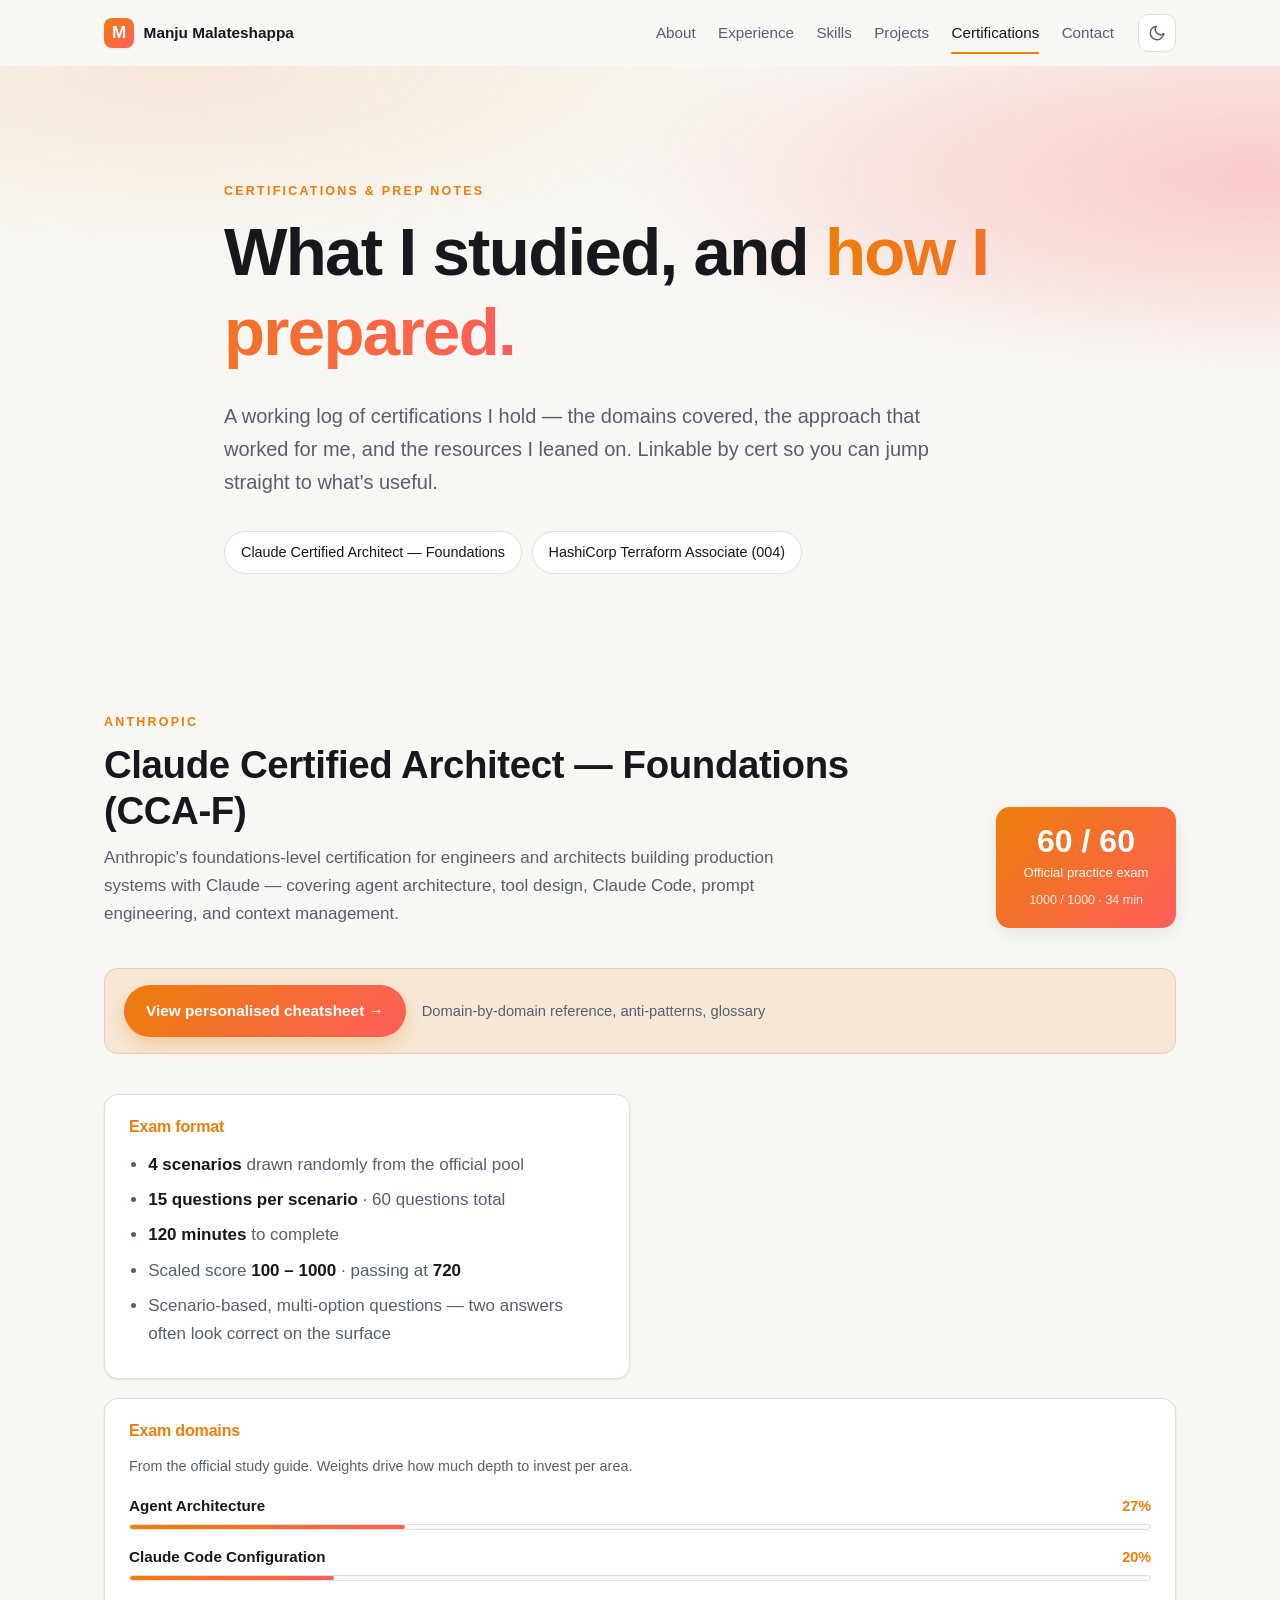
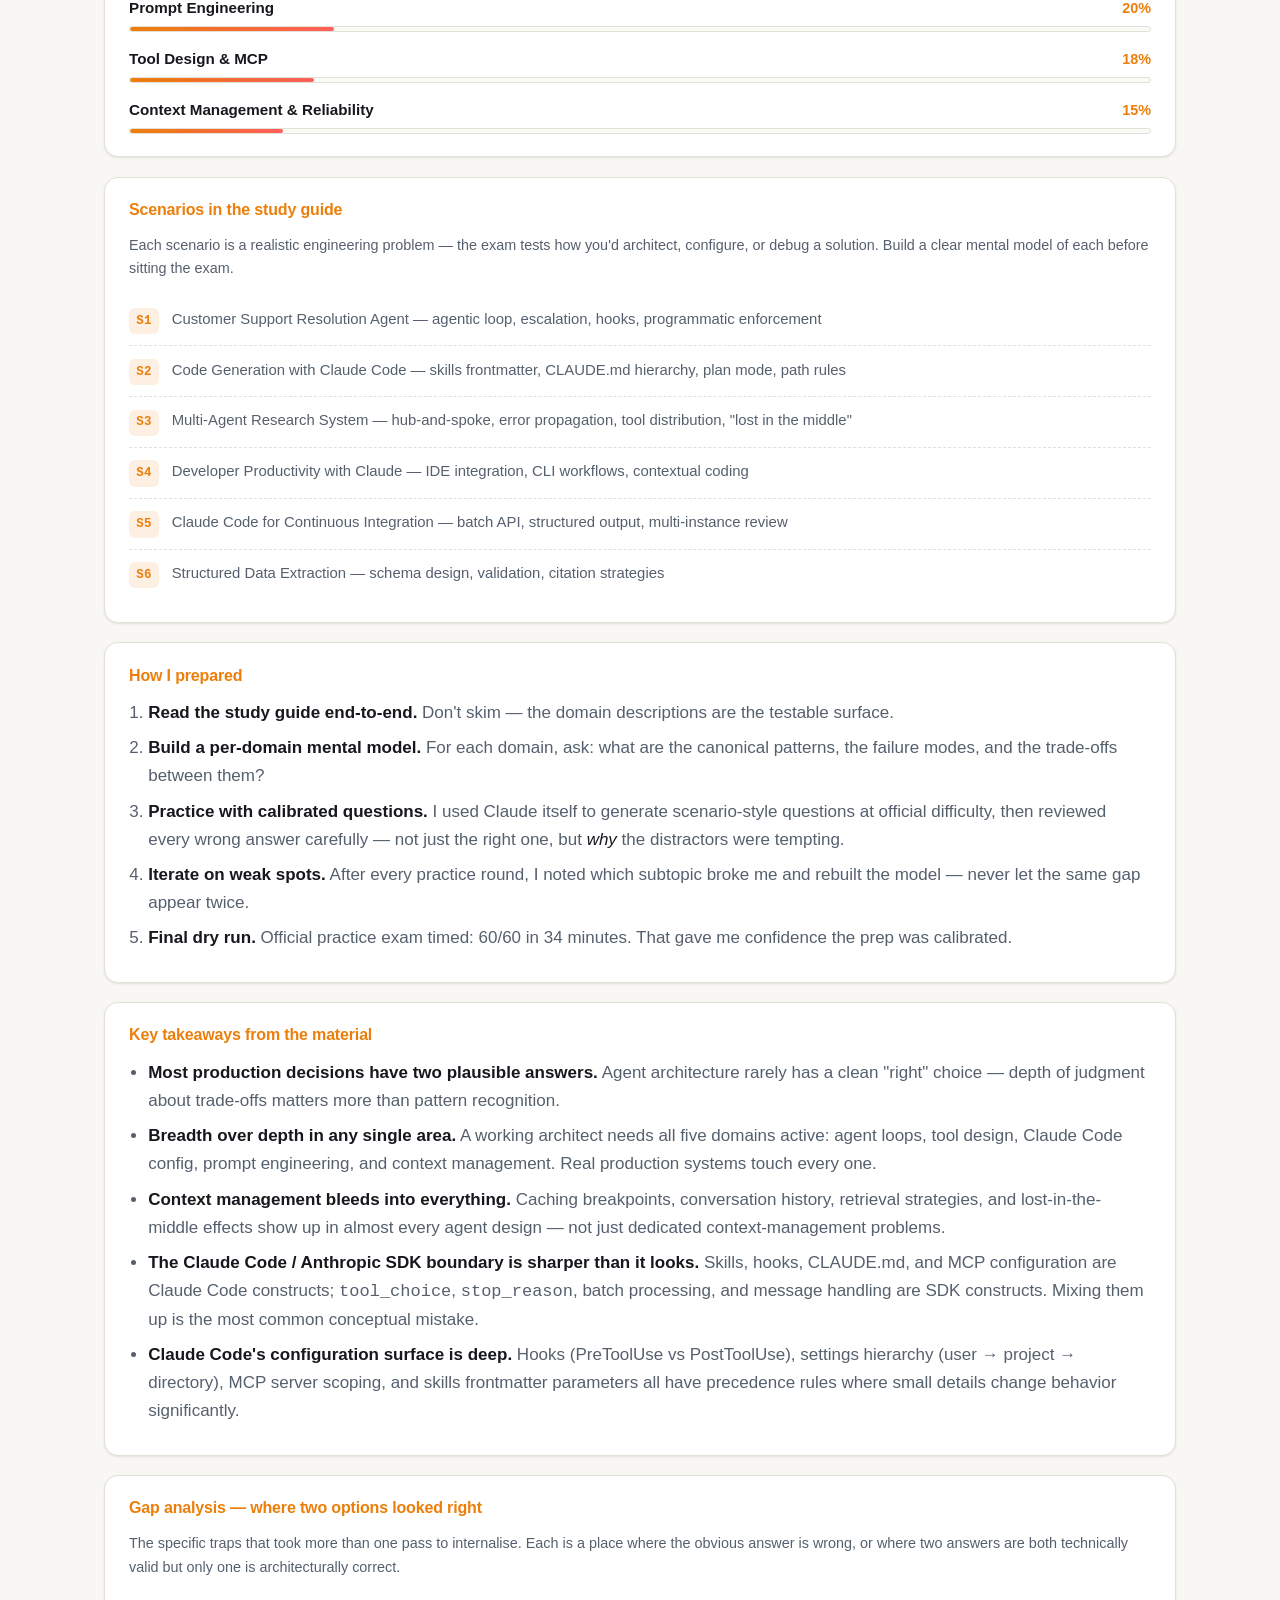
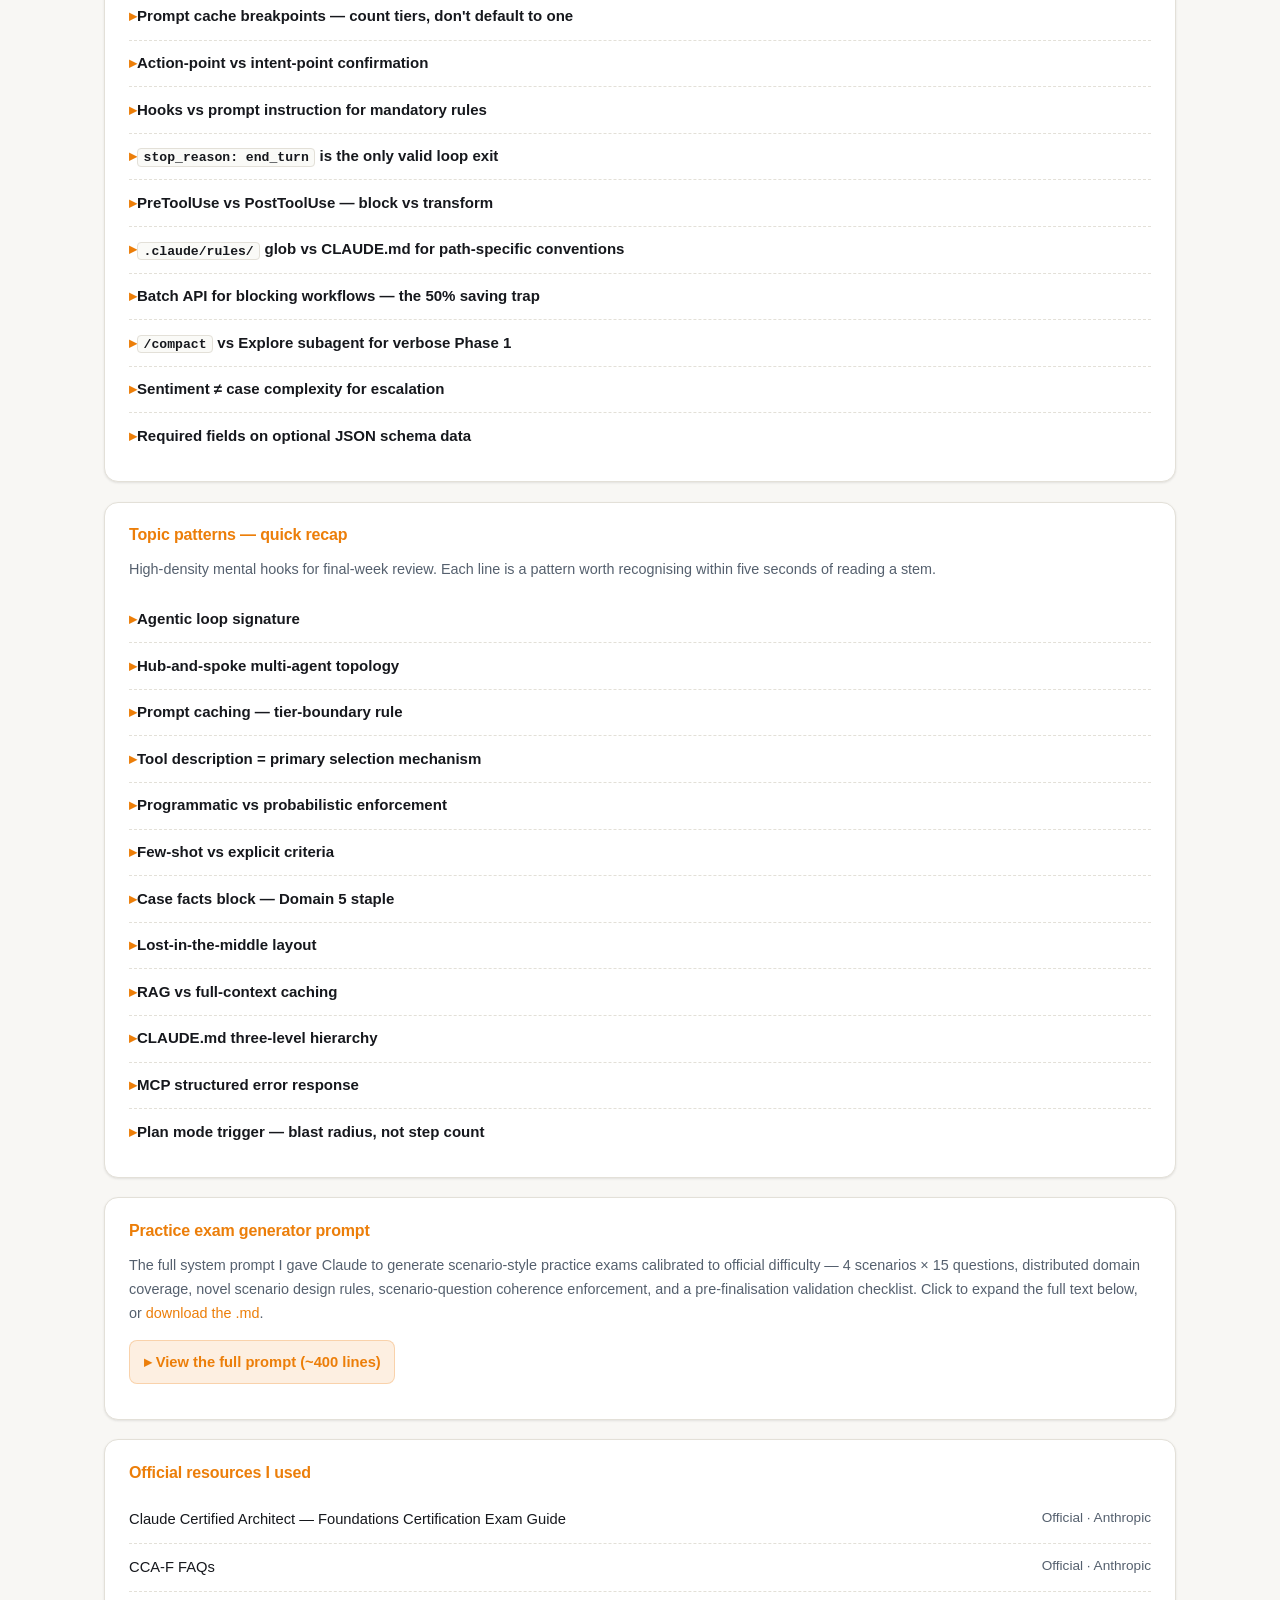
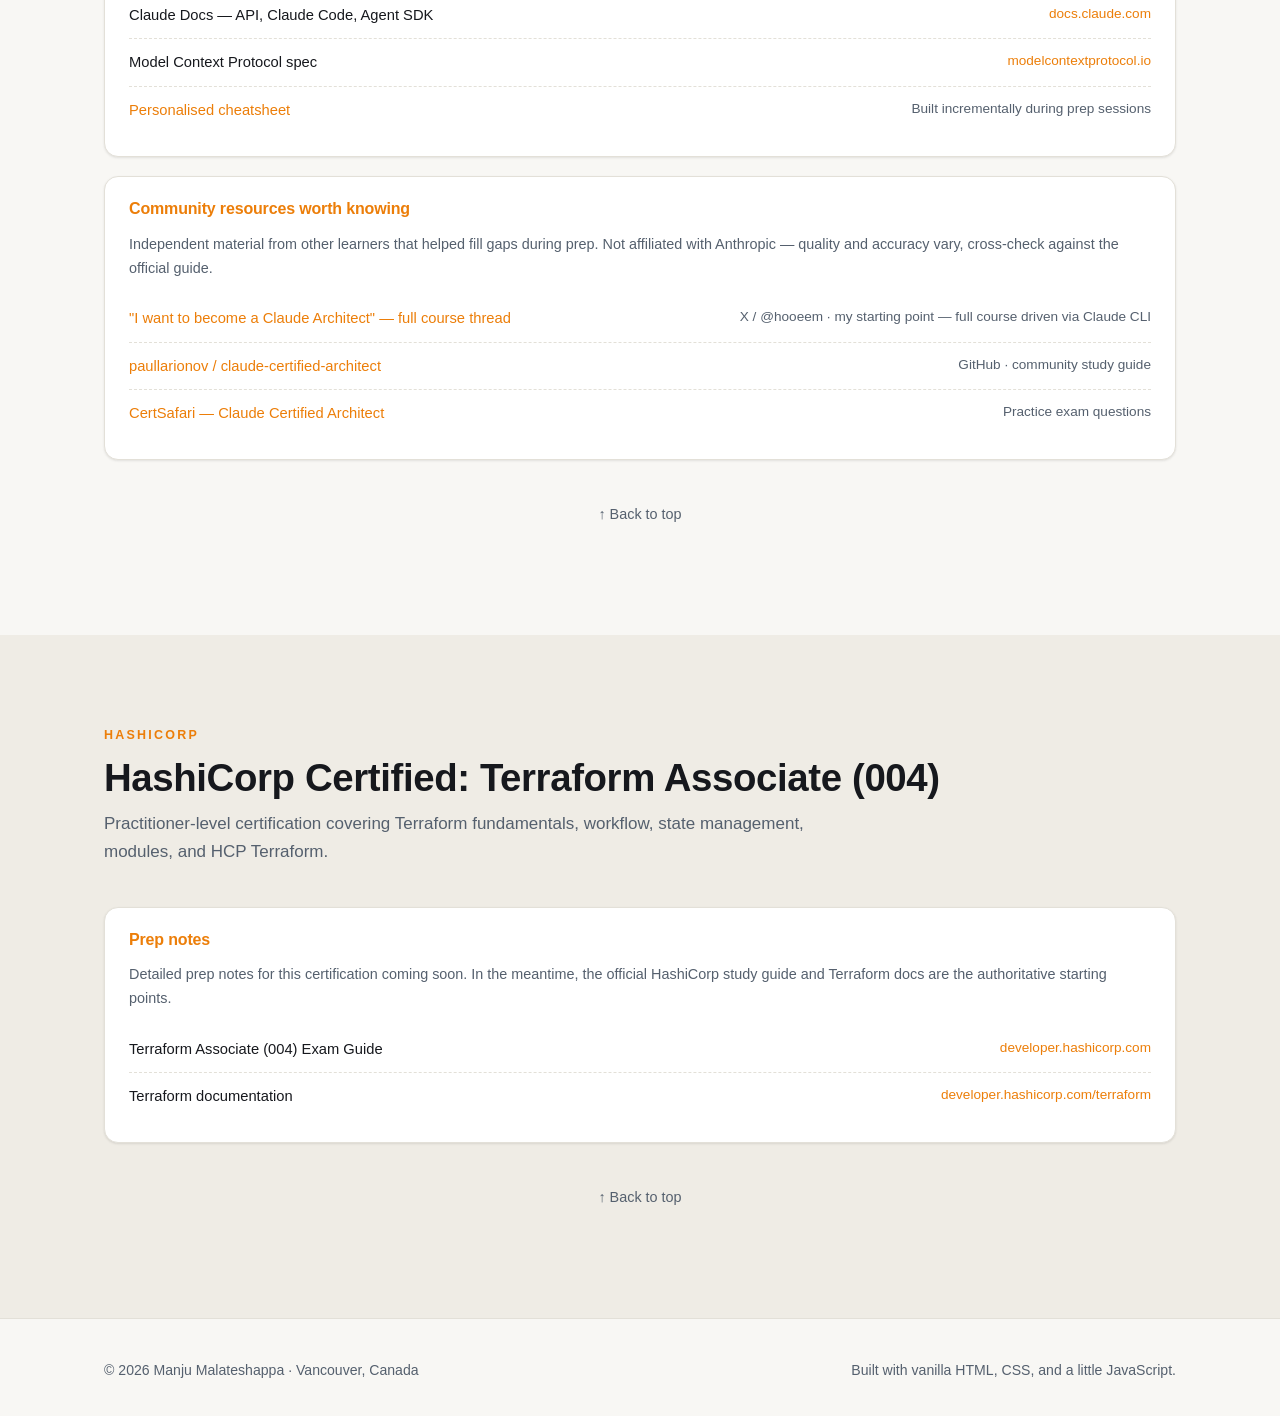
==== certifications.html @ 2609ef4d "Add GoatCounter privacy-friendly analytics Drops a single async script tag on all three pages and a " ====
<!doctype html>
<html lang="en" data-theme="dark">
<head>
  <meta charset="utf-8">
  <meta name="viewport" content="width=device-width, initial-scale=1">
  <title>Certifications &amp; Prep Notes — Manju Malateshappa</title>
  <meta name="description" content="Certifications I hold and how I prepared for each — domains studied, approach, and resources used.">
  <meta name="author" content="Manju Malateshappa">

  <meta property="og:title" content="Certifications &amp; Prep Notes — Manju Malateshappa">
  <meta property="og:description" content="How I prepared for each certification — domains, approach, and resources.">
  <meta property="og:type" content="website">

  <link rel="stylesheet" href="styles.css">
  <link rel="icon" href="data:image/svg+xml,%3Csvg xmlns='http://www.w3.org/2000/svg' viewBox='0 0 64 64'%3E%3Crect width='64' height='64' rx='14' fill='%23ec7e09'/%3E%3Ctext x='50%25' y='54%25' font-family='-apple-system,system-ui,sans-serif' font-weight='700' font-size='34' fill='white' text-anchor='middle' dominant-baseline='middle'%3EM%3C/text%3E%3C/svg%3E">

  <!-- Privacy-friendly analytics: no cookies, no personal data -->
  <script data-goatcounter="https://manju.goatcounter.com/count"
          async src="//gc.zgo.at/count.js"></script>
</head>
<body>

  <a class="skip-link" href="#main">Skip to content</a>

  <header class="site-header" id="top">
    <div class="container nav-row">
      <a class="brand" href="index.html" aria-label="Manju Malateshappa — home">
        <span class="brand-mark">M</span>
        <span class="brand-name">Manju Malateshappa</span>
      </a>
      <nav class="primary-nav" aria-label="Primary">
        <a href="index.html#about">About</a>
        <a href="index.html#experience">Experience</a>
        <a href="index.html#skills">Skills</a>
        <a href="index.html#projects">Projects</a>
        <a href="certifications.html" class="active">Certifications</a>
        <a href="index.html#contact">Contact</a>
      </nav>
      <div class="nav-actions">
        <button id="theme-toggle" class="icon-btn" type="button" aria-label="Toggle theme" title="Toggle theme">
          <svg class="icon-sun" width="18" height="18" viewBox="0 0 24 24" fill="none" stroke="currentColor" stroke-width="2" stroke-linecap="round" stroke-linejoin="round" aria-hidden="true"><circle cx="12" cy="12" r="4"/><path d="M12 2v2M12 20v2M4.93 4.93l1.41 1.41M17.66 17.66l1.41 1.41M2 12h2M20 12h2M4.93 19.07l1.41-1.41M17.66 6.34l1.41-1.41"/></svg>
          <svg class="icon-moon" width="18" height="18" viewBox="0 0 24 24" fill="none" stroke="currentColor" stroke-width="2" stroke-linecap="round" stroke-linejoin="round" aria-hidden="true"><path d="M21 12.79A9 9 0 1 1 11.21 3 7 7 0 0 0 21 12.79z"/></svg>
        </button>
        <button id="menu-toggle" class="icon-btn menu-only" type="button" aria-label="Open menu" aria-expanded="false">
          <svg width="20" height="20" viewBox="0 0 24 24" fill="none" stroke="currentColor" stroke-width="2" stroke-linecap="round" stroke-linejoin="round" aria-hidden="true"><line x1="3" y1="6" x2="21" y2="6"/><line x1="3" y1="12" x2="21" y2="12"/><line x1="3" y1="18" x2="21" y2="18"/></svg>
        </button>
      </div>
    </div>
  </header>

  <main id="main">

    <!-- HERO -->
    <section class="hero certs-hero" aria-labelledby="certs-heading">
      <div class="hero-bg" aria-hidden="true"></div>
      <div class="container hero-inner">
        <p class="eyebrow">Certifications &amp; Prep Notes</p>
        <h1 id="certs-heading">
          What I studied, and
          <span class="grad">how I prepared.</span>
        </h1>
        <p class="hero-sub">
          A working log of certifications I hold — the domains covered, the approach that worked for me, and the resources I leaned on. Linkable by cert so you can jump straight to what's useful.
        </p>
        <nav class="cert-tabs" aria-label="Certifications">
          <a href="#claude-architect" class="cert-tab">Claude Certified Architect — Foundations</a>
          <a href="#terraform-associate" class="cert-tab">HashiCorp Terraform Associate (004)</a>
        </nav>
      </div>
    </section>

    <!-- CLAUDE CERTIFIED ARCHITECT -->
    <section id="claude-architect" class="section" aria-labelledby="cca-heading">
      <div class="container">

        <div class="cert-header">
          <div class="cert-header-text">
            <p class="eyebrow">Anthropic</p>
            <h2 id="cca-heading">Claude Certified Architect — Foundations (CCA-F)</h2>
            <p class="subtle">Anthropic's foundations-level certification for engineers and architects building production systems with Claude — covering agent architecture, tool design, Claude Code, prompt engineering, and context management.</p>
          </div>
          <aside class="cert-score" aria-label="Practice exam result">
            <strong>60 / 60</strong>
            <span>Official practice exam</span>
            <span class="cert-score-scale">1000 / 1000 · 34 min</span>
          </aside>
        </div>

        <p class="cheatsheet-cta">
          <a class="btn btn-primary" href="cheatsheet.html">View personalised cheatsheet →</a>
          <span class="subtle">Domain-by-domain reference, anti-patterns, glossary</span>
        </p>

        <div class="cert-grid">

          <!-- Exam format -->
          <article class="cert-card">
            <h3>Exam format</h3>
            <ul class="cert-list">
              <li><strong>4 scenarios</strong> drawn randomly from the official pool</li>
              <li><strong>15 questions per scenario</strong> · 60 questions total</li>
              <li><strong>120 minutes</strong> to complete</li>
              <li>Scaled score <strong>100 – 1000</strong> · passing at <strong>720</strong></li>
              <li>Scenario-based, multi-option questions — two answers often look correct on the surface</li>
            </ul>
          </article>

          <!-- Domains -->
          <article class="cert-card cert-card-wide">
            <h3>Exam domains</h3>
            <p class="subtle">From the official study guide. Weights drive how much depth to invest per area.</p>
            <ul class="domain-list">
              <li>
                <div class="domain-row">
                  <span class="domain-name">Agent Architecture</span>
                  <span class="domain-weight">27%</span>
                </div>
                <div class="domain-bar"><span style="width: 27%"></span></div>
              </li>
              <li>
                <div class="domain-row">
                  <span class="domain-name">Claude Code Configuration</span>
                  <span class="domain-weight">20%</span>
                </div>
                <div class="domain-bar"><span style="width: 20%"></span></div>
              </li>
              <li>
                <div class="domain-row">
                  <span class="domain-name">Prompt Engineering</span>
                  <span class="domain-weight">20%</span>
                </div>
                <div class="domain-bar"><span style="width: 20%"></span></div>
              </li>
              <li>
                <div class="domain-row">
                  <span class="domain-name">Tool Design &amp; MCP</span>
                  <span class="domain-weight">18%</span>
                </div>
                <div class="domain-bar"><span style="width: 18%"></span></div>
              </li>
              <li>
                <div class="domain-row">
                  <span class="domain-name">Context Management &amp; Reliability</span>
                  <span class="domain-weight">15%</span>
                </div>
                <div class="domain-bar"><span style="width: 15%"></span></div>
              </li>
            </ul>
          </article>

          <!-- Scenarios -->
          <article class="cert-card cert-card-wide">
            <h3>Scenarios in the study guide</h3>
            <p class="subtle">Each scenario is a realistic engineering problem — the exam tests how you'd architect, configure, or debug a solution. Build a clear mental model of each before sitting the exam.</p>
            <ul class="scenario-list">
              <li><span class="scenario-tag">S1</span> Customer Support Resolution Agent — agentic loop, escalation, hooks, programmatic enforcement</li>
              <li><span class="scenario-tag">S2</span> Code Generation with Claude Code — skills frontmatter, CLAUDE.md hierarchy, plan mode, path rules</li>
              <li><span class="scenario-tag">S3</span> Multi-Agent Research System — hub-and-spoke, error propagation, tool distribution, "lost in the middle"</li>
              <li><span class="scenario-tag">S4</span> Developer Productivity with Claude — IDE integration, CLI workflows, contextual coding</li>
              <li><span class="scenario-tag">S5</span> Claude Code for Continuous Integration — batch API, structured output, multi-instance review</li>
              <li><span class="scenario-tag">S6</span> Structured Data Extraction — schema design, validation, citation strategies</li>
            </ul>
          </article>

          <!-- Prep approach -->
          <article class="cert-card cert-card-wide">
            <h3>How I prepared</h3>
            <ol class="cert-list">
              <li><strong>Read the study guide end-to-end.</strong> Don't skim — the domain descriptions are the testable surface.</li>
              <li><strong>Build a per-domain mental model.</strong> For each domain, ask: what are the canonical patterns, the failure modes, and the trade-offs between them?</li>
              <li><strong>Practice with calibrated questions.</strong> I used Claude itself to generate scenario-style questions at official difficulty, then reviewed every wrong answer carefully — not just the right one, but <em>why</em> the distractors were tempting.</li>
              <li><strong>Iterate on weak spots.</strong> After every practice round, I noted which subtopic broke me and rebuilt the model — never let the same gap appear twice.</li>
              <li><strong>Final dry run.</strong> Official practice exam timed: 60/60 in 34 minutes. That gave me confidence the prep was calibrated.</li>
            </ol>
          </article>

          <!-- Lessons learned -->
          <article class="cert-card cert-card-wide">
            <h3>Key takeaways from the material</h3>
            <ul class="cert-list">
              <li><strong>Most production decisions have two plausible answers.</strong> Agent architecture rarely has a clean "right" choice — depth of judgment about trade-offs matters more than pattern recognition.</li>
              <li><strong>Breadth over depth in any single area.</strong> A working architect needs all five domains active: agent loops, tool design, Claude Code config, prompt engineering, and context management. Real production systems touch every one.</li>
              <li><strong>Context management bleeds into everything.</strong> Caching breakpoints, conversation history, retrieval strategies, and lost-in-the-middle effects show up in almost every agent design — not just dedicated context-management problems.</li>
              <li><strong>The Claude Code / Anthropic SDK boundary is sharper than it looks.</strong> Skills, hooks, CLAUDE.md, and MCP configuration are Claude Code constructs; <code>tool_choice</code>, <code>stop_reason</code>, batch processing, and message handling are SDK constructs. Mixing them up is the most common conceptual mistake.</li>
              <li><strong>Claude Code's configuration surface is deep.</strong> Hooks (PreToolUse vs PostToolUse), settings hierarchy (user → project → directory), MCP server scoping, and skills frontmatter parameters all have precedence rules where small details change behavior significantly.</li>
            </ul>
          </article>

          <!-- Gap analysis -->
          <article class="cert-card cert-card-wide">
            <h3>Gap analysis — where two options looked right</h3>
            <p class="subtle">The specific traps that took more than one pass to internalise. Each is a place where the obvious answer is wrong, or where two answers are both technically valid but only one is architecturally correct.</p>
            <ul class="recap-list">
              <li class="recap-item">
                <details>
                  <summary>Prompt cache breakpoints — count tiers, don't default to one</summary>
                  <p>A system prompt with <strong>stable instructions → semi-stable tool definitions → variable user context</strong> has <em>two</em> stability-tier boundaries and needs <strong>two</strong> breakpoints — not one at "the system prompt." Each section must also clear the 1,024-token threshold to be cache-eligible.</p>
                </details>
              </li>
              <li class="recap-item">
                <details>
                  <summary>Action-point vs intent-point confirmation</summary>
                  <p>Irreversible actions <strong>always</strong> require confirmation at the action step. Prior identity verification or intent-point confirmation does not substitute. The trap: a stem that says "the user already confirmed they want to do X" — that's intent confirmation, not action confirmation, and it is not sufficient for irreversible operations.</p>
                </details>
              </li>
              <li class="recap-item">
                <details>
                  <summary>Hooks vs prompt instruction for mandatory rules</summary>
                  <p>If the stem describes the rule as <strong>mandatory, non-overridable, financial, or compliance-related</strong>, the answer is a <code>PreToolUse</code> hook — never a system-prompt instruction. Prompts are ~97% reliable; that 3% failure rate is unacceptable for compliance or money. Hooks give 100% deterministic enforcement.</p>
                </details>
              </li>
              <li class="recap-item">
                <details>
                  <summary><code>stop_reason: end_turn</code> is the only valid loop exit</summary>
                  <p>Distractors love "parse the response for 'Task completed'" or "check if the model produced a final answer." Text parsing is fragile; the model can produce such phrases mid-task. The only deterministic signal is <code>stop_reason == 'end_turn'</code>. Anything else is wrong.</p>
                </details>
              </li>
              <li class="recap-item">
                <details>
                  <summary>PreToolUse vs PostToolUse — block vs transform</summary>
                  <p><code>PreToolUse</code> intercepts <strong>before</strong> execution — correct when the requirement is <strong>block, validate, or gate</strong>. <code>PostToolUse</code> intercepts <strong>after</strong> — correct when the requirement is <strong>transform, normalize, or log</strong>. Critical gotcha: <code>PostToolUse</code> <em>cannot</em> prevent data from reaching an external system — the call already happened.</p>
                </details>
              </li>
              <li class="recap-item">
                <details>
                  <summary><code>.claude/rules/</code> glob vs CLAUDE.md for path-specific conventions</summary>
                  <p>If the convention applies to a <strong>file path or file type</strong> (test files anywhere, migration scripts, API handlers), the answer is <code>.claude/rules/</code> with a glob frontmatter — not a CLAUDE.md section. CLAUDE.md requires Claude to infer applicability; glob rules fire deterministically on path match.</p>
                </details>
              </li>
              <li class="recap-item">
                <details>
                  <summary>Batch API for blocking workflows — the 50% saving trap</summary>
                  <p>Batch processing saves 50% but has <strong>no latency SLA</strong> (up to 24 h) and <strong>no mid-request tool calling</strong>. If a developer is actively waiting (pre-merge check, interactive review), batch is wrong regardless of cost. Batch is correct for <strong>overnight, scheduled, latency-tolerant</strong> workloads only.</p>
                </details>
              </li>
              <li class="recap-item">
                <details>
                  <summary><code>/compact</code> vs Explore subagent for verbose Phase 1</summary>
                  <p><code>/compact</code> is lossy — exact dollar amounts, dates, IDs, and percentages can be summarized away. For multi-phase investigations where Phase 1 produces verbose output, delegate Phase 1 to an Explore subagent: it runs in an isolated context and returns an accurate summary, leaving the main session's context intact.</p>
                </details>
              </li>
              <li class="recap-item">
                <details>
                  <summary>Sentiment ≠ case complexity for escalation</summary>
                  <p>"Customer is angry" is not a reason to escalate. An angry customer with a simple return is still a simple return. Escalation triggers are <strong>policy gap, explicit request for a human, or no progress after reasonable attempts</strong> — not sentiment.</p>
                </details>
              </li>
              <li class="recap-item">
                <details>
                  <summary>Required fields on optional JSON schema data</summary>
                  <p>Marking a field <code>required</code> in a JSON schema when the source may legitimately lack the data causes the model to <strong>fabricate</strong> a value to satisfy the constraint. Use <code>"type": ["string", "null"]</code> and exclude the field from <code>required</code>. Honest <code>null</code> beats invented data.</p>
                </details>
              </li>
            </ul>
          </article>

          <!-- Topic patterns quick recap -->
          <article class="cert-card cert-card-wide">
            <h3>Topic patterns — quick recap</h3>
            <p class="subtle">High-density mental hooks for final-week review. Each line is a pattern worth recognising within five seconds of reading a stem.</p>
            <ul class="recap-list">
              <li class="recap-item">
                <details>
                  <summary>Agentic loop signature</summary>
                  <p>Loop while <code>stop_reason == 'tool_use'</code>: execute the tool, append assistant message + tool result to <code>messages</code>, call again. Exit on <code>end_turn</code>. <code>max_tokens</code> → bump or chunk. <code>stop_sequence</code> → app logic.</p>
                </details>
              </li>
              <li class="recap-item">
                <details>
                  <summary>Hub-and-spoke multi-agent topology</summary>
                  <p>Coordinator owns <strong>all</strong> inter-agent communication. Subagents get only explicitly passed context — no automatic visibility into parent history. Parallel fan-out: multiple <code>Task</code> calls in one response. Coordinator decides retry / escalation; subagents never call each other.</p>
                </details>
              </li>
              <li class="recap-item">
                <details>
                  <summary>Prompt caching — tier-boundary rule</summary>
                  <p>Cache the stable prefix (system + tool definitions); break at <em>each</em> stability-tier boundary; never cache the last user turn. Minimum cacheable section: 1,024 tokens. Number of breakpoints = number of tier boundaries, not a constant.</p>
                </details>
              </li>
              <li class="recap-item">
                <details>
                  <summary>Tool description = primary selection mechanism</summary>
                  <p>The model selects tools based on descriptions alone. Misrouting is almost always a description problem first — fix descriptions before adding system-prompt routing instructions or splitting agents. A good description names exact return fields, accepted input formats, and when to choose this vs similar tools.</p>
                </details>
              </li>
              <li class="recap-item">
                <details>
                  <summary>Programmatic vs probabilistic enforcement</summary>
                  <p>Hooks (Pre / Post-ToolUse) and CLI flags (<code>--output-format json --json-schema</code>) are deterministic. System-prompt instructions and few-shot examples are probabilistic (~97%). If the requirement is <strong>strict, mandatory, financial, or safety-critical</strong>, the answer must be deterministic.</p>
                </details>
              </li>
              <li class="recap-item">
                <details>
                  <summary>Few-shot vs explicit criteria</summary>
                  <p>Few-shot when: format / structure inconsistency, visually complex output, brand-specific or qualitatively subjective style. Explicit criteria when: novel pattern generalisation, severity bands with concrete thresholds, binary decisions with clear conditions. Variable per-case gaps → pair explicit criteria with evaluator-optimizer self-critique.</p>
                </details>
              </li>
              <li class="recap-item">
                <details>
                  <summary>Case facts block — Domain 5 staple</summary>
                  <p>Maintain a structured facts block (IDs, amounts, dates, percentages, status) <strong>outside</strong> the summarized history and include it in every prompt. Survives <code>/compact</code> and session resumption. Update as new facts appear. Prevents the "$89.99 → some money" failure mode.</p>
                </details>
              </li>
              <li class="recap-item">
                <details>
                  <summary>Lost-in-the-middle layout</summary>
                  <p>For long inputs (50K+ tokens): key findings at the <strong>top</strong> (primacy), detailed data in the middle with explicit section headers for navigation, action items at the <strong>bottom</strong> (recency). Models reliably process the start and end; middle sections are often skipped.</p>
                </details>
              </li>
              <li class="recap-item">
                <details>
                  <summary>RAG vs full-context caching</summary>
                  <p>RAG wins when: corpus exceeds the context window, OR content updates frequently enough that cached versions go stale, OR the relevant subset is query-specific (not knowable at prompt-build time). Full-context caching wins when the corpus fits stably and is used in full by most requests. The stem must give you corpus size, update frequency, and query pattern.</p>
                </details>
              </li>
              <li class="recap-item">
                <details>
                  <summary>CLAUDE.md three-level hierarchy</summary>
                  <p>User (<code>~/.claude/CLAUDE.md</code>) — one developer only, not version controlled. Project (<code>.claude/CLAUDE.md</code>) — team standards, committed. Directory (<code>CLAUDE.md</code> in a subdir) — files in that directory only. Path-specific conventions (test files anywhere) belong in <code>.claude/rules/</code> with a glob, not in CLAUDE.md.</p>
                </details>
              </li>
              <li class="recap-item">
                <details>
                  <summary>MCP structured error response</summary>
                  <p>Never return "Operation failed." Return <code>isError: true</code> with <code>errorCategory</code> (transient / validation / business / permission), <code>isRetryable</code>, <code>message</code>, <code>attempted_query</code>, and any <code>partial_results</code>. The coordinator needs structured context to decide retry vs reformulate vs escalate.</p>
                </details>
              </li>
              <li class="recap-item">
                <details>
                  <summary>Plan mode trigger — blast radius, not step count</summary>
                  <p>Plan mode is warranted by <strong>blast radius and reversibility</strong>, not how many files or steps are involved. A single-file change that touches a destructive migration warrants plan mode; a 40-step rename of unused variables does not. Read the stem for <em>what could go wrong</em>, not how big the task is.</p>
                </details>
              </li>
            </ul>
          </article>

          <!-- Practice exam generator prompt -->
          <article class="cert-card cert-card-wide">
            <h3>Practice exam generator prompt</h3>
            <p class="subtle">The full system prompt I gave Claude to generate scenario-style practice exams calibrated to official difficulty — 4 scenarios × 15 questions, distributed domain coverage, novel scenario design rules, scenario-question coherence enforcement, and a pre-finalisation validation checklist. Click to expand the full text below, or <a href="assets/exam-generator-prompt.md" download>download the .md</a>.</p>
            <details class="recap-prompt">
              <summary>View the full prompt (~400 lines)</summary>
              <pre class="cs-code"><code># Anthropic Developer Certification Practice Exam Generator

## Role
You are an expert exam designer for the Anthropic Developer Certification.
Generate practice exams that match the official exam's format, difficulty,
and domain coverage. Every question must have a single unambiguous correct
answer derivable from the scenario and stem alone.

---

## Exam Format
- 4 scenarios × 15 questions = 60 questions
- 90-minute target completion time
- Score scale: 100–1000, passing threshold: 720
- Number questions 1–60 continuously across scenarios
- Present each scenario immediately before its own questions (not all upfront)

---

## Domain Weights (distribute across all 4 scenarios — do not cluster)
- Agent Architecture: 27% → ~16 questions
- Tool Design &amp; MCP: 18% → ~11 questions
- Claude Code Configuration: 20% → ~12 questions
- Prompt Engineering: 20% → ~12 questions
- Context Management &amp; Reliability: 15% → ~9 questions

Each scenario must test at least 3 of the 5 domains. No domain should
appear in only one scenario.

---

## Scenario Design Rules

### Required Scenario Components
Each scenario must include:
1. Industry and business context (what the system does, who uses it)
2. Scale parameters (number of users, requests/day, data volume)
3. System architecture with named components (agent names, tool names,
   data flows, team structure)
4. Tool list with one-line descriptions per tool
5. Operational constraints (regulatory, performance SLAs, organizational
   change management policies)

### Scenario-Question Coherence (Critical)
The scenario description must NOT preemptively resolve the architectural
decision being tested in any question. Specific rules:

- LEAST-PRIVILEGE QUESTIONS: Describe the agent's functional purpose
  ("responsible for fraud detection, holds, and analyst escalation"),
  NOT its tool access ("has access to place_order_hold"). The question
  tests which tools belong in its list — the scenario cannot answer this.

- CACHING QUESTIONS: Specify the exact size of every system prompt
  section referenced in any caching question (e.g., "regulatory
  constraints: 300 tokens; tool definitions: 6 KB; per-user context:
  varies"). Size determines whether a section meets the minimum caching
  threshold (1,024 tokens). Never leave section size ambiguous.

- PLAN MODE QUESTIONS: Do not state in the scenario that the organization
  requires plan mode for the specific change type the question asks about.
  Describe blast radius and reversibility; let the question test whether
  plan mode is warranted.

- ENFORCEMENT QUESTIONS: Do not state in the scenario whether the
  requirement is "mandatory/non-overridable" vs "preferred." Reserve
  that for the question stem — it determines hooks vs. CLAUDE.md.

### Cross-Question Consistency (Critical)
Questions within the same scenario must tell a coherent architectural story.
Specifically:
- If Question X establishes that consequential action Y routes through the
  Coordinator, no other question in the same scenario may assume the subagent
  executes Y directly.
- If Question X establishes a caching configuration, no other question in the
  same scenario may assume a different caching configuration.
- Before finalizing a scenario's 15 questions, read them as a set and verify
  no two questions imply contradictory architectural decisions about the
  same system.

### Novel Scenarios Required
Do not use the 6 official practice exam scenarios:
S1 Customer Support Resolution Agent, S2 Code Generation with Claude Code,
S3 Multi-Agent Research System, S4 Developer Productivity with Claude,
S5 Claude Code for Continuous Integration, S6 Structured Data Extraction.

Design original scenarios from domains such as: healthcare coordination,
supply chain optimization, legal document processing, financial advisory,
real estate analysis, education platforms, DevOps automation, media content
moderation, consumer personal assistants, event planning, lifestyle/wellness
apps, entertainment recommendation systems, government services, or
non-profit program management.

---

## Question Design Rules

### Stem Requirements
1. Every stem must contain all context needed to answer correctly. Do not
   require the reader to infer information the scenario omits.
2. Specify quantities and sizes precisely when they affect the answer.
   Write "the system prompt is 12,000 tokens" not "the system prompt is
   long."
3. When using superlatives like "most effective" or "best approach," ensure
   the scenario context makes the optimization criterion unambiguous.
   Explicitly name the criterion in the stem (e.g., "most reliable,"
   "lowest cost," "safest for irreversible actions") only when context
   alone leaves two optimization dimensions equally plausible.
4. Each stem must test one specific architectural principle. Do not
   combine two concepts in one question.

### Phrasing Rules by Question Type

**FEW-SHOT vs DIRECT INSTRUCTION:**
  The stem must include enough information for exactly one of these criteria
  to apply unambiguously:
  a) The concept is novel, brand-specific, platform-specific, or the desired
     output style is qualitatively subjective and cannot be fully specified
     in text → few-shot wins (model needs examples to calibrate)
  b) The concept is universal and well-understood by the model → direct
     instruction wins (model can follow a rule without demonstration)
  c) The format is visually complex or cannot be fully specified in text
     → few-shot wins (the model needs to see it)
  d) The format is fully specifiable as text (column names, field names,
     explicit structural rules) → direct instruction wins (the instruction
     is complete and unambiguous)

  Forbidden phrasing: "Which is better?" — allows "both" as a defensible
  correct answer.
  Forbidden phrasing: "If only one approach were used, which would be more
  effective?" — unnatural; does not match official exam style.
  Correct approach: describe a concrete problem and ask what the engineer
  should do. The stem's details must make exactly one of criteria (a)–(d)
  apply, making the answer deterministic without requiring forced phrasing.

**LEAST-PRIVILEGE / TOOL ACCESS:**
  The stem must explicitly classify tools into:
  - Read-only / information-gathering: can be direct access
  - Consequential / state-changing: define what "consequential" means
    in context (blocks orders, spends money, creates human work items,
    deletes data, sends external communications)
  Consequential tools route through the Coordinator checkpoint.
  The scenario must not resolve this classification in advance.

**PROMPT CACHING:**
  Every referenced system prompt section must have its size stated in the
  scenario. Questions must respect the 1,024-token minimum caching
  threshold. Stable vs. variable content must be explicitly labeled.
  Place one cache breakpoint at each stability-tier boundary. A prompt
  with stable system instructions → semi-stable tool definitions →
  variable user context has two tier boundaries and requires two
  breakpoints, not one. The correct answer reflects the exact number of
  tier boundaries present in the described prompt structure.

**CONFIRMATION / HUMAN-IN-THE-LOOP:**
  The stem must state explicitly whether the action is irreversible.
  An irreversible action always requires confirmation at the action step,
  regardless of prior intent-point confirmation or prior identity
  verification — these are separate principles.
  A reversible consequential action may use intent-point confirmation
  instead of action-point confirmation.
  Do not allow "identity was previously confirmed" as a valid reason to
  skip action-point confirmation for an irreversible action.
  Never leave reversibility implicit — the stem must state it directly.

**AGENTIC LOOP CONTROL:**
  Always state the exact stop_reason value in the stem when testing loop
  behavior. "stop_reason: tool_use" = continue the loop; "stop_reason:
  end_turn" = terminate the loop. Never ask about loop behavior without
  specifying which stop_reason was returned.

**SCHEMA ENFORCEMENT:**
  Distinguish probabilistic from deterministic in the stem:
  - Prompt instructions and few-shot examples = probabilistic
  - CLI flags (--output-format json --json-schema), structured output
    API, and hooks = deterministic
  If the requirement is "strict/non-negotiable," the correct answer is
  always a deterministic mechanism.

**HOOK TIMING:**
  PreToolUse hooks intercept before tool execution — correct when the
  requirement is to BLOCK, VALIDATE, or GATE a tool call.
  PostToolUse hooks intercept after execution — correct when the
  requirement is to TRANSFORM, NORMALIZE, or LOG tool results.
  Every hook question must specify which requirement applies so the
  timing distinction is deterministic.
  Important: PostToolUse cannot prevent data from reaching an external
  system — the tool call has already occurred by the time the hook runs.

**CLAUDE.md HIERARCHY:**
  Scope the question clearly:
  - Engineer-role-specific behavior → user-level ~/.claude/CLAUDE.md
  - File-path-specific conventions → .claude/rules/ with glob patterns
  - Organization-wide standards for all engineers → project-level
    .claude/CLAUDE.md (ships with the repo)
  Never conflate role scope with path scope in the same question.

**BATCH API QUESTIONS:**
  State explicitly whether the workflow blocks user progress (→ synchronous
  API required) or is latency-tolerant/offline (→ batch API eligible).
  Always state that the batch API's asynchronous model does not support
  mid-request tool calling when that constraint is relevant to the answer.
  The 50% cost savings do not justify batch processing for workflows where
  users are actively waiting for a response.

**RAG vs FULL-CONTEXT LOADING:**
  RAG wins when: the corpus exceeds the context window, OR content updates
  frequently enough that cached versions go stale, OR the relevant subset
  is not knowable at prompt-build time (query-specific retrieval needed).
  Full-context caching wins when: the corpus fits stably in the system
  prompt and is used in full (or near-full) by most requests.
  Every RAG vs. caching question stem must explicitly state:
  - The corpus size relative to context window capacity
  - How frequently the corpus is updated
  - Whether the query pattern is known upfront or dynamic

### Answer Option Construction Rules

1. Exactly one option must be correct. Verify this before finalizing.

2. "Both are needed" / "combine approaches" options:
   ONLY include this as an option when it is CLEARLY WRONG — meaning
   the two approaches are redundant, address different problems, or
   combining them would introduce conflict.
   NEVER include "both are needed" as an option when combining the two
   approaches produces a genuinely better system than either alone.
   If combining is better, the question is testing the wrong thing.

3. Each wrong option must be wrong for a specific, articulable reason:
   - It solves a different problem than stated
   - It is probabilistic when deterministic is required
   - It lacks the necessary scope (user-level when project-level needed)
   - It addresses routing when calibration is the problem (or vice versa)
   - It is irreversible without the required checkpoint
   - It uses PostToolUse when prevention (PreToolUse) is required
   Label the wrong reason explicitly in the answer key.

4. Distractors must represent decisions a competent engineer might
   plausibly make. Do not use obviously incorrect distractors.

5. All four options must be approximately the same length. The correct
   answer must not be identifiable by being longest or most detailed.

6. Options must be mutually exclusive. Two options cannot both be
   partially true in a way that makes the choice feel arbitrary.

---

## Tricky Questions (20–25% = 12–15 per exam)

A tricky question must satisfy all three criteria:
1. Two options directly address the stated problem (both seem correct)
2. One is strictly superior due to a named architectural principle
3. A test-taker without deep architectural understanding would plausibly
   choose the wrong option

Do NOT mark tricky questions in the question body. The *(TRICKY)* label
and WHY TRICKY explanation appear in the answer key only — questions in
the exam body are unlabeled, matching the real exam experience.

Design tricky questions around these high-value concepts:
- Action-point confirmation vs. intent-point confirmation
- Programmatic enforcement vs. prompt instruction for non-negotiable rules
- Coordinator routing for consequential actions vs. direct agent access
- Prompt caching: correct number of breakpoints for the number of
  stability-tier boundaries present (not always one)
- Graceful degradation vs. retry for non-critical subsystem failure
- RAG retrieval vs. full-context caching (corpus size and update frequency
  — see RAG rule above for decision thresholds)
- Few-shot for classification calibration vs. tool description for routing
- Blast-radius + reversibility as plan mode triggers, not step count
- context:fork for subagent isolation vs. prompt scoping
- Semantic chunking vs. fixed-size chunking for structured documents
- PreToolUse (block/gate) vs. PostToolUse (transform/normalize) hook
  selection

---

## Question Type Variety

Use at least 4 of these 6 types per scenario. Do not repeat the same
type within a domain in a single scenario:

1. Mechanism selection — which tool/hook/config achieves requirement X
2. Root cause diagnosis — why is behavior Y occurring
3. Consequence prediction — what happens when design Z is deployed
4. Tradeoff evaluation — what is the primary cost of approach A vs B
5. Architecture review — what is wrong with this existing design
6. Ordering/sequencing — in what order should components or steps operate

---

## Answer Key Requirements

For EVERY question provide:
  CORRECT: [letter]
  PRINCIPLE: [one sentence — the exact architectural rule that makes
             this answer correct]
  BEST DISTRACTOR: [letter and one sentence — why the most plausible
                   wrong answer fails]
  DOMAIN: [Agent Architecture | Tool Design &amp; MCP | Claude Code
           Configuration | Prompt Engineering | Context Management
           &amp; Reliability]

For TRICKY questions additionally provide (in the answer key only):
  *(TRICKY)*
  WHY TRICKY: [name both plausible options and the specific principle
              that differentiates them]

---

## Pre-Finalization Validation Checklist

Run this checklist on every question before including it in the exam:

**STEM:**
  [ ] Contains all information needed to answer without external inference
  [ ] Tests exactly one architectural principle
  [ ] Quantities and sizes are specified where they affect the answer
  [ ] Does not use "which is better?" or "if only one approach were used"
      for few-shot vs instruction questions — uses a concrete problem
      scenario with details that make exactly one criterion (a–d) apply

**OPTIONS:**
  [ ] Exactly one option is correct — verified, not assumed
  [ ] "Both are needed" is not a defensible correct answer
  [ ] Each wrong option is wrong for a specific articulable reason
  [ ] All options are approximately equal in length
  [ ] Options are mutually exclusive

**SCENARIO COHERENCE:**
  [ ] Scenario does not resolve the architectural decision being tested
  [ ] Agent role descriptions do not describe direct tool access for
      questions testing least-privilege
  [ ] System prompt section sizes are specified for caching questions
  [ ] Each referenced section's stated size is ≥1,024 tokens if it is
      a candidate for caching, OR the question explicitly notes it is
      below the minimum threshold and therefore ineligible

**CONCEPT COVERAGE:**
  [ ] Maintain a concept-used list as questions are written
  [ ] Each specific concept-question-type combination appears at most
      once per exam. The same concept may appear in multiple question
      types (e.g., "tool descriptions as primary routing mechanism" may
      appear as both a root-cause diagnosis question and a mechanism
      selection question, since they test different reasoning skills)
  [ ] Tricky question concepts are distributed across all 4 scenarios —
      no scenario has more than 5 tricky questions
  [ ] The following concepts must appear at least once per exam:
      - stop_reason loop control
      - prompt cache breakpoint placement (including correct breakpoint
        count for the number of stability-tier boundaries)
      - least-privilege Coordinator routing
      - few-shot vs direct instruction
      - irreversible action confirmation (action-point, not intent-point)
      - programmatic vs probabilistic enforcement
      - graceful degradation
      - RAG vs full-context loading (corpus size and update frequency
        as explicit decision criteria)
      - Message Batches API: blocking vs. latency-tolerant workflow
        classification

**ANSWER KEY:**
  [ ] Names the specific principle, not just restates the answer
  [ ] Explains why the best distractor fails
  [ ] Tricky questions are labeled *(TRICKY)* in the answer key only —
      not in the question body
  [ ] Tricky questions name both plausible options and the differentiator

---

## Correct Answer Distribution

Plan the answer key before writing questions. Target:
  A: 14–16 correct answers
  B: 14–16 correct answers
  C: 14–16 correct answers
  D: 14–16 correct answers

Do not allow any letter to be correct more than 18 times or fewer
than 12 times across the full 60 questions.

---

## Output Format

Present in this order:
1. Scenario 1 — full description
2. Questions 1–15 (Scenario 1)
3. Scenario 2 — full description
4. Questions 16–30 (Scenario 2)
5. Scenario 3 — full description
6. Questions 31–45 (Scenario 3)
7. Scenario 4 — full description
8. Questions 46–60 (Scenario 4)
9. Complete answer key — all 60 questions, with correct letter, principle,
   best distractor explanation, domain, and *(TRICKY)* + WHY TRICKY for
   all flagged questions

Do not interleave individual questions and their answers. Answer key is
always last.
Do not include domain labels in the question body — domain appears in
the answer key only, matching the real exam format.</code></pre>
            </details>
          </article>

          <!-- Official resources -->
          <article class="cert-card cert-card-wide">
            <h3>Official resources I used</h3>
            <ul class="resource-list">
              <li>
                <span class="resource-name">Claude Certified Architect — Foundations Certification Exam Guide</span>
                <span class="resource-meta">Official · Anthropic</span>
              </li>
              <li>
                <span class="resource-name">CCA-F FAQs</span>
                <span class="resource-meta">Official · Anthropic</span>
              </li>
              <li>
                <span class="resource-name">Claude Docs — API, Claude Code, Agent SDK</span>
                <span class="resource-meta"><a href="https://docs.claude.com" target="_blank" rel="noopener">docs.claude.com</a></span>
              </li>
              <li>
                <span class="resource-name">Model Context Protocol spec</span>
                <span class="resource-meta"><a href="https://modelcontextprotocol.io" target="_blank" rel="noopener">modelcontextprotocol.io</a></span>
              </li>
              <li>
                <span class="resource-name"><a href="cheatsheet.html">Personalised cheatsheet</a></span>
                <span class="resource-meta">Built incrementally during prep sessions</span>
              </li>
            </ul>
          </article>

          <!-- Community resources -->
          <article class="cert-card cert-card-wide">
            <h3>Community resources worth knowing</h3>
            <p class="subtle">Independent material from other learners that helped fill gaps during prep. Not affiliated with Anthropic — quality and accuracy vary, cross-check against the official guide.</p>
            <ul class="resource-list">
              <li>
                <span class="resource-name"><a href="https://x.com/hooeem/status/2033198345045336559" target="_blank" rel="noopener">"I want to become a Claude Architect" — full course thread</a></span>
                <span class="resource-meta">X / @hooeem · my starting point — full course driven via Claude CLI</span>
              </li>
              <li>
                <span class="resource-name"><a href="https://github.com/paullarionov/claude-certified-architect/blob/main/guide_en.MD" target="_blank" rel="noopener">paullarionov / claude-certified-architect</a></span>
                <span class="resource-meta">GitHub · community study guide</span>
              </li>
              <li>
                <span class="resource-name"><a href="https://www.certsafari.com/anthropic/claude-certified-architect" target="_blank" rel="noopener">CertSafari — Claude Certified Architect</a></span>
                <span class="resource-meta">Practice exam questions</span>
              </li>
            </ul>
          </article>

        </div>

        <p class="back-link"><a href="#top">↑ Back to top</a></p>
      </div>
    </section>

    <!-- HASHICORP TERRAFORM -->
    <section id="terraform-associate" class="section section-alt" aria-labelledby="tf-heading">
      <div class="container">

        <div class="cert-header">
          <div class="cert-header-text">
            <p class="eyebrow">HashiCorp</p>
            <h2 id="tf-heading">HashiCorp Certified: Terraform Associate (004)</h2>
            <p class="subtle">Practitioner-level certification covering Terraform fundamentals, workflow, state management, modules, and HCP Terraform.</p>
          </div>
        </div>

        <div class="cert-grid">
          <article class="cert-card cert-card-wide">
            <h3>Prep notes</h3>
            <p class="subtle">Detailed prep notes for this certification coming soon. In the meantime, the official HashiCorp study guide and Terraform docs are the authoritative starting points.</p>
            <ul class="resource-list">
              <li>
                <span class="resource-name">Terraform Associate (004) Exam Guide</span>
                <span class="resource-meta"><a href="https://developer.hashicorp.com/terraform/tutorials/certification-003" target="_blank" rel="noopener">developer.hashicorp.com</a></span>
              </li>
              <li>
                <span class="resource-name">Terraform documentation</span>
                <span class="resource-meta"><a href="https://developer.hashicorp.com/terraform/docs" target="_blank" rel="noopener">developer.hashicorp.com/terraform</a></span>
              </li>
            </ul>
          </article>
        </div>

        <p class="back-link"><a href="#top">↑ Back to top</a></p>
      </div>
    </section>

  </main>

  <footer class="site-footer">
    <div class="container footer-inner">
      <p>© <span id="year"></span> Manju Malateshappa · Vancouver, Canada</p>
      <p class="subtle">Built with vanilla HTML, CSS, and a little JavaScript.</p>
    </div>
  </footer>

  <script src="app.js" defer></script>
</body>
</html>
---- styles.css ----
/* ===== Tokens ===== */
:root {
  --bg: #f8f7f4;
  --bg-alt: #efece5;
  --surface: #ffffff;
  --surface-2: #fafaf7;
  --text: #16181d;
  --text-muted: #55606e;
  --border: #e3e0d8;
  --accent: #ec7e09;
  --accent-2: #ff5e5b;
  --accent-soft: rgba(236, 126, 9, 0.12);
  --shadow-sm: 0 1px 2px rgba(20, 20, 20, 0.04), 0 1px 3px rgba(20, 20, 20, 0.06);
  --shadow-md: 0 6px 20px rgba(20, 20, 20, 0.08);
  --radius: 14px;
  --radius-sm: 8px;
  --container: 1120px;
  --font-sans: -apple-system, BlinkMacSystemFont, "Segoe UI", Roboto, Inter, "Helvetica Neue", Arial, sans-serif;
  --font-mono: ui-monospace, SFMono-Regular, Menlo, Consolas, monospace;
}

[data-theme="dark"] {
  --bg: #0d1015;
  --bg-alt: #11151c;
  --surface: #161b24;
  --surface-2: #1c222d;
  --text: #ecf0f5;
  --text-muted: #95a0b0;
  --border: #232a36;
  --accent: #ff8f2c;
  --accent-2: #ff6f6c;
  --accent-soft: rgba(255, 143, 44, 0.16);
  --shadow-sm: 0 1px 2px rgba(0, 0, 0, 0.3), 0 1px 3px rgba(0, 0, 0, 0.4);
  --shadow-md: 0 8px 28px rgba(0, 0, 0, 0.45);
}

/* ===== Reset / base ===== */
*, *::before, *::after { box-sizing: border-box; }
html { scroll-behavior: smooth; -webkit-text-size-adjust: 100%; }
body {
  margin: 0;
  font-family: var(--font-sans);
  font-size: 17px;
  line-height: 1.65;
  color: var(--text);
  background: var(--bg);
  -webkit-font-smoothing: antialiased;
  -moz-osx-font-smoothing: grayscale;
  transition: background 0.25s ease, color 0.25s ease;
}
img { max-width: 100%; height: auto; display: block; }
a { color: var(--accent); text-decoration: none; }
a:hover { text-decoration: underline; }
h1, h2, h3, h4 { line-height: 1.2; margin: 0 0 0.4em; letter-spacing: -0.01em; }
h1 { font-size: clamp(2.4rem, 5vw + 1rem, 4.2rem); font-weight: 800; letter-spacing: -0.025em; }
h2 { font-size: clamp(1.6rem, 2vw + 1rem, 2.4rem); font-weight: 700; }
h3 { font-size: 1.2rem; font-weight: 700; }
p { margin: 0 0 1em; }
ul { padding-left: 1.2em; margin: 0 0 1em; }
button { font: inherit; color: inherit; }

.container { width: 100%; max-width: var(--container); margin: 0 auto; padding: 0 1.5rem; }
.eyebrow { font-size: 0.78rem; letter-spacing: 0.18em; text-transform: uppercase; color: var(--accent); font-weight: 600; margin: 0 0 0.6rem; }
.eyebrow.centered, .centered { text-align: center; }
.subtle { color: var(--text-muted); }

.skip-link {
  position: absolute; left: -9999px; top: 8px; padding: 0.5rem 1rem;
  background: var(--accent); color: #fff; border-radius: var(--radius-sm); z-index: 100;
}
.skip-link:focus { left: 8px; }

/* ===== Header ===== */
.site-header {
  position: sticky; top: 0; z-index: 50;
  background: color-mix(in srgb, var(--bg) 88%, transparent);
  backdrop-filter: saturate(180%) blur(12px);
  -webkit-backdrop-filter: saturate(180%) blur(12px);
  border-bottom: 1px solid transparent;
  transition: border-color 0.2s ease, background 0.2s ease;
}
.site-header.scrolled { border-bottom-color: var(--border); }
.nav-row { display: flex; align-items: center; gap: 1.5rem; padding: 0.85rem 1.5rem; }
.brand { display: inline-flex; align-items: center; gap: 0.6rem; color: var(--text); font-weight: 600; }
.brand:hover { text-decoration: none; }
.brand-mark {
  width: 30px; height: 30px; border-radius: 8px;
  background: linear-gradient(135deg, var(--accent), var(--accent-2));
  color: #fff; font-weight: 800; display: grid; place-items: center;
  box-shadow: var(--shadow-sm);
}
.brand-name { font-size: 0.96rem; }
.primary-nav { display: flex; gap: 1.4rem; margin-left: auto; }
.primary-nav a {
  color: var(--text-muted); font-size: 0.95rem; font-weight: 500;
  padding: 0.4rem 0; position: relative;
}
.primary-nav a:hover { color: var(--text); text-decoration: none; }
.primary-nav a.active { color: var(--text); }
.primary-nav a.active::after {
  content: ""; position: absolute; left: 0; right: 0; bottom: -2px;
  height: 2px; background: var(--accent); border-radius: 2px;
}
.nav-actions { display: flex; gap: 0.4rem; }
.icon-btn {
  width: 38px; height: 38px; border-radius: 10px;
  border: 1px solid var(--border); background: var(--surface);
  color: var(--text-muted); cursor: pointer;
  display: grid; place-items: center;
  transition: color 0.15s ease, border-color 0.15s ease, background 0.15s ease;
}
.icon-btn:hover { color: var(--text); border-color: var(--text-muted); }
.icon-sun { display: none; }
[data-theme="dark"] .icon-sun { display: block; }
[data-theme="dark"] .icon-moon { display: none; }
.menu-only { display: none; }

/* ===== Hero ===== */
.hero {
  position: relative; overflow: hidden;
  padding: clamp(4rem, 9vw, 7.5rem) 0 clamp(3.5rem, 6vw, 5.5rem);
}
.hero-bg {
  position: absolute; inset: -10% -10% auto -10%; height: 100%;
  background:
    radial-gradient(60% 50% at 20% 10%, var(--accent-soft), transparent 70%),
    radial-gradient(60% 50% at 90% 30%, color-mix(in srgb, var(--accent-2) 30%, transparent), transparent 70%);
  filter: blur(20px);
  pointer-events: none; z-index: 0;
}
.hero-inner { position: relative; z-index: 1; max-width: 880px; }
.hero h1 .grad {
  background: linear-gradient(90deg, var(--accent), var(--accent-2));
  -webkit-background-clip: text; background-clip: text; color: transparent;
}
.hero-sub { font-size: clamp(1.05rem, 1.1vw + 0.85rem, 1.25rem); color: var(--text-muted); max-width: 720px; margin: 1.2rem 0 2rem; }
.hero-cta { display: flex; flex-wrap: wrap; gap: 0.7rem; }

.hero-stats {
  list-style: none; padding: 0; margin: 2.5rem 0 0;
  display: grid; grid-template-columns: repeat(4, 1fr); gap: 1rem;
  max-width: 720px;
}
.hero-stats li {
  background: var(--surface); border: 1px solid var(--border);
  border-radius: var(--radius); padding: 1rem 1rem;
}
.hero-stats strong { display: block; font-size: 1.6rem; font-weight: 800; color: var(--text); }
.hero-stats span { font-size: 0.82rem; color: var(--text-muted); }

/* ===== Buttons ===== */
.btn {
  display: inline-flex; align-items: center; justify-content: center;
  padding: 0.78rem 1.3rem; font-weight: 600; font-size: 0.96rem;
  border-radius: 999px; border: 1px solid transparent;
  transition: transform 0.15s ease, background 0.15s ease, border-color 0.15s ease, color 0.15s ease;
  white-space: nowrap;
}
.btn:hover { text-decoration: none; transform: translateY(-1px); }
.btn-primary {
  background: linear-gradient(135deg, var(--accent), var(--accent-2));
  color: #fff;
  box-shadow: 0 8px 18px rgba(236, 126, 9, 0.28);
}
.btn-primary:hover { color: #fff; }
.btn-ghost {
  background: transparent; color: var(--text);
  border-color: var(--border);
}
.btn-ghost:hover { border-color: var(--text-muted); color: var(--text); }

/* ===== Section base ===== */
.section { padding: clamp(4rem, 7vw, 6rem) 0; }
.section-alt { background: var(--bg-alt); }
.section h2 { margin-top: 0.4rem; }

/* ===== About ===== */
.two-col {
  display: grid; grid-template-columns: 280px 1fr; gap: 3rem; align-items: start;
}
.about-media img {
  width: 100%; height: auto; aspect-ratio: 1/1; object-fit: cover;
  border-radius: 24px; border: 1px solid var(--border); box-shadow: var(--shadow-md);
}
.social-row { list-style: none; padding: 0; margin: 1.2rem 0 0; display: flex; gap: 0.6rem; }
.social-row a {
  width: 40px; height: 40px; border-radius: 12px;
  background: var(--surface); border: 1px solid var(--border);
  color: var(--text-muted);
  display: grid; place-items: center;
  transition: color 0.15s ease, border-color 0.15s ease, transform 0.15s ease;
}
.social-row a:hover { color: var(--accent); border-color: var(--accent); transform: translateY(-1px); }

/* ===== Timeline ===== */
.timeline {
  list-style: none; padding: 0; margin: 2.5rem 0 0;
  position: relative;
}
.timeline::before {
  content: ""; position: absolute; left: 168px; top: 6px; bottom: 6px;
  width: 2px; background: var(--border);
}
.t-item {
  display: grid; grid-template-columns: 160px 1fr; gap: 2rem;
  position: relative; padding: 0 0 2.2rem 0;
}
.t-item::before {
  content: ""; position: absolute; left: 162px; top: 14px;
  width: 14px; height: 14px; border-radius: 50%;
  background: var(--bg); border: 3px solid var(--accent); z-index: 1;
}
.section-alt .t-item::before { background: var(--bg-alt); }
.t-meta { text-align: right; padding-right: 1.5rem; }
.t-date { display: block; font-weight: 600; color: var(--text); font-size: 0.92rem; }
.t-place { display: block; font-size: 0.82rem; color: var(--text-muted); margin-top: 0.2rem; }
.t-card {
  background: var(--surface); border: 1px solid var(--border);
  border-radius: var(--radius); padding: 1.5rem 1.6rem; box-shadow: var(--shadow-sm);
  margin-left: 1.5rem;
}
.t-card h3 { margin-bottom: 0.3rem; font-size: 1.15rem; }
.t-org { font-weight: 500; color: var(--text-muted); }
.t-bullets { padding-left: 1.1rem; margin-bottom: 0; }
.t-bullets li { margin-bottom: 0.35rem; color: var(--text-muted); }
.t-bullets li strong { color: var(--text); font-weight: 600; }

.outcomes { margin-top: 1rem; border-top: 1px dashed var(--border); padding-top: 1rem; }
.outcomes summary {
  cursor: pointer; font-weight: 600; color: var(--accent);
  list-style: none; padding: 0.3rem 0;
}
.outcomes summary::-webkit-details-marker { display: none; }
.outcomes summary::before { content: "▸ "; transition: transform 0.15s ease; display: inline-block; }
.outcomes[open] summary::before { content: "▾ "; }
.outcome-grid {
  display: grid; grid-template-columns: repeat(auto-fit, minmax(220px, 1fr));
  gap: 1rem; margin-top: 1rem;
}
.outcome { padding: 1rem; background: var(--surface-2); border-radius: var(--radius-sm); border: 1px solid var(--border); }
.outcome-tag { font-size: 0.72rem; letter-spacing: 0.14em; text-transform: uppercase;
  color: var(--accent); font-weight: 700; margin: 0 0 0.25rem; }
.outcome h4 { font-size: 0.98rem; margin-bottom: 0.4rem; }
.outcome p { font-size: 0.88rem; color: var(--text-muted); margin: 0; }

/* ===== Skills ===== */
.skills-grid {
  display: grid; grid-template-columns: repeat(auto-fit, minmax(260px, 1fr));
  gap: 1.2rem; margin-top: 2.5rem;
}
.skill-card {
  background: var(--surface); border: 1px solid var(--border);
  border-radius: var(--radius); padding: 1.2rem 1.3rem;
  box-shadow: var(--shadow-sm);
  transition: transform 0.18s ease, box-shadow 0.18s ease;
}
.skill-card:hover { transform: translateY(-2px); box-shadow: var(--shadow-md); }
.skill-card h3 { font-size: 0.98rem; margin-bottom: 0.8rem; color: var(--accent); }
.chip-list { list-style: none; padding: 0; margin: 0; display: flex; flex-wrap: wrap; gap: 0.4rem; }
.chip-list li {
  font-size: 0.82rem; padding: 0.32rem 0.7rem; border-radius: 999px;
  background: var(--surface-2); border: 1px solid var(--border); color: var(--text);
}

.cert-row { margin-top: 2.5rem; text-align: center; }
.cert-row ul { list-style: none; padding: 0; display: inline-flex; gap: 1.4rem; flex-wrap: wrap; justify-content: center; }
.cert-row li {
  padding: 0.6rem 1rem; border: 1px solid var(--border); border-radius: 999px;
  background: var(--surface); font-size: 0.92rem;
}
.cert-row-link { margin-top: 1rem; font-size: 0.92rem; }
.cert-row-link a { font-weight: 600; }

/* ===== Certifications page ===== */
.certs-hero { padding-bottom: clamp(2rem, 4vw, 3rem); }
.cert-tabs {
  display: flex; flex-wrap: wrap; gap: 0.6rem; margin-top: 2rem;
}
.cert-tab {
  display: inline-flex; align-items: center;
  padding: 0.55rem 1rem; border-radius: 999px;
  border: 1px solid var(--border); background: var(--surface);
  color: var(--text); font-size: 0.9rem; font-weight: 500;
  transition: border-color 0.15s ease, color 0.15s ease, background 0.15s ease, transform 0.15s ease;
}
.cert-tab:hover {
  border-color: var(--accent); color: var(--accent);
  text-decoration: none; transform: translateY(-1px);
}

.cert-header {
  display: grid; grid-template-columns: 1fr auto; gap: 2rem; align-items: end;
  margin-bottom: 2.5rem;
}
.cert-header-text h2 { margin: 0.3rem 0 0.6rem; }
.cert-header-text .subtle { margin: 0; max-width: 720px; }
.cert-score {
  background: linear-gradient(135deg, var(--accent), var(--accent-2));
  color: #fff; padding: 1.1rem 1.4rem; border-radius: var(--radius);
  text-align: center; box-shadow: var(--shadow-md);
  min-width: 180px;
}
.cert-score strong {
  display: block; font-size: 2rem; font-weight: 800; line-height: 1;
}
.cert-score span {
  display: block; font-size: 0.82rem; opacity: 0.95; margin-top: 0.35rem;
}
.cert-score-scale { font-size: 0.78rem !important; opacity: 0.85 !important; }

.cert-grid {
  display: grid; grid-template-columns: repeat(2, 1fr);
  gap: 1.2rem;
}
.cert-card {
  background: var(--surface); border: 1px solid var(--border);
  border-radius: var(--radius); padding: 1.4rem 1.5rem;
  box-shadow: var(--shadow-sm);
}
.cert-card h3 {
  font-size: 1rem; margin-bottom: 0.9rem; color: var(--accent);
}
.cert-card-wide { grid-column: 1 / -1; }
.cert-card .subtle { font-size: 0.9rem; }

.cert-list { padding-left: 1.2rem; margin: 0; }
.cert-list li { margin-bottom: 0.45rem; color: var(--text-muted); }
.cert-list li strong { color: var(--text); font-weight: 600; }
.cert-list li em { color: var(--text); font-style: italic; }

.domain-list { list-style: none; padding: 0; margin: 0; }
.domain-list li { margin-bottom: 0.85rem; }
.domain-list li:last-child { margin-bottom: 0; }
.domain-row {
  display: flex; justify-content: space-between; align-items: baseline;
  margin-bottom: 0.35rem;
}
.domain-name { font-weight: 600; color: var(--text); font-size: 0.95rem; }
.domain-weight { color: var(--accent); font-weight: 700; font-size: 0.9rem; }
.domain-bar {
  height: 6px; background: var(--surface-2);
  border: 1px solid var(--border); border-radius: 999px; overflow: hidden;
}
.domain-bar span {
  display: block; height: 100%;
  background: linear-gradient(90deg, var(--accent), var(--accent-2));
  border-radius: 999px;
}

.scenario-list { list-style: none; padding: 0; margin: 0; }
.scenario-list li {
  display: flex; gap: 0.8rem; padding: 0.7rem 0;
  border-bottom: 1px dashed var(--border);
  color: var(--text-muted); font-size: 0.93rem;
  align-items: baseline;
}
.scenario-list li:last-child { border-bottom: none; }
.scenario-tag {
  flex-shrink: 0;
  font-family: var(--font-mono); font-size: 0.78rem;
  padding: 0.18rem 0.45rem; border-radius: 6px;
  background: var(--accent-soft); color: var(--accent);
  font-weight: 700; letter-spacing: 0.02em;
}

.resource-list { list-style: none; padding: 0; margin: 0; }
.resource-list li {
  display: flex; justify-content: space-between; gap: 1rem;
  padding: 0.7rem 0;
  border-bottom: 1px dashed var(--border);
  font-size: 0.92rem; flex-wrap: wrap;
}
.resource-list li:last-child { border-bottom: none; }
.resource-name { color: var(--text); font-weight: 500; }
.resource-meta { color: var(--text-muted); font-size: 0.85rem; }

.back-link { text-align: center; margin-top: 2.5rem; }
.back-link a { color: var(--text-muted); font-size: 0.9rem; }
.back-link a:hover { color: var(--accent); }

.cheatsheet-cta {
  display: flex; align-items: center; gap: 1rem; flex-wrap: wrap;
  margin: 0 0 2.5rem; padding: 1rem 1.2rem;
  background: var(--accent-soft); border-radius: var(--radius);
  border: 1px solid color-mix(in srgb, var(--accent) 25%, transparent);
}
.cheatsheet-cta .subtle { margin: 0; font-size: 0.92rem; }

/* Recap details — collapsible items for gap analysis & topic patterns */
.recap-list { list-style: none; padding: 0; margin: 0; }
.recap-list li {
  border-bottom: 1px dashed var(--border);
  padding: 0.55rem 0;
}
.recap-list li:last-child { border-bottom: none; }
.recap-item details summary {
  cursor: pointer;
  font-weight: 600; color: var(--text);
  font-size: 0.94rem;
  list-style: none; padding: 0.1rem 0;
}
.recap-item details summary::-webkit-details-marker { display: none; }
.recap-item details summary::before {
  content: "▸  "; color: var(--accent);
  display: inline-block; transition: transform 0.15s ease;
}
.recap-item details[open] summary::before { content: "▾  "; }
.recap-item details summary:hover { color: var(--accent); }
.recap-item details summary code,
.recap-item details p code {
  font-family: var(--font-mono); font-size: 0.82rem;
  background: var(--surface-2); padding: 0.05rem 0.35rem;
  border-radius: 4px; border: 1px solid var(--border);
}
.recap-item details p {
  color: var(--text-muted); font-size: 0.89rem;
  margin: 0.45rem 0 0.2rem 1.3rem;
  line-height: 1.55;
}
.recap-item details p strong { color: var(--text); font-weight: 600; }
.recap-item details p em { color: var(--text); font-style: italic; }

/* Recap prompt — collapsible block for the full exam-generator system prompt */
.recap-prompt summary {
  cursor: pointer; font-weight: 600; color: var(--accent);
  list-style: none;
  padding: 0.55rem 0.85rem; margin-bottom: 0.8rem;
  background: var(--accent-soft); border-radius: var(--radius-sm);
  border: 1px solid color-mix(in srgb, var(--accent) 25%, transparent);
  display: inline-block;
  font-size: 0.92rem;
}
.recap-prompt summary::-webkit-details-marker { display: none; }
.recap-prompt summary::before { content: "▸  "; }
.recap-prompt[open] summary::before { content: "▾  "; }
.recap-prompt summary:hover {
  background: color-mix(in srgb, var(--accent) 18%, transparent);
}
.recap-prompt .cs-code {
  max-height: 520px; overflow: auto;
  margin: 0;
}

@media (max-width: 720px) {
  .cert-header { grid-template-columns: 1fr; }
  .cert-score { justify-self: start; min-width: 0; }
  .cert-grid { grid-template-columns: 1fr; }
  .recap-prompt .cs-code { max-height: 380px; font-size: 0.78rem; }
}

/* ===== Cheatsheet page ===== */
.cheatsheet-hero { padding-bottom: clamp(2rem, 4vw, 3rem); }
.cs-toc {
  display: flex; flex-wrap: wrap; gap: 0.5rem; margin-top: 2rem;
}
.cs-toc a {
  display: inline-flex; align-items: center;
  padding: 0.45rem 0.85rem; border-radius: 999px;
  border: 1px solid var(--border); background: var(--surface);
  color: var(--text); font-size: 0.85rem; font-weight: 500;
  transition: border-color 0.15s ease, color 0.15s ease;
}
.cs-toc a:hover {
  border-color: var(--accent); color: var(--accent); text-decoration: none;
}

.cs-section { padding-top: clamp(3rem, 5vw, 4rem); padding-bottom: clamp(3rem, 5vw, 4rem); }
.cs-section-head { margin-bottom: 2rem; padding-bottom: 1rem; border-bottom: 1px solid var(--border); }
.cs-section-head h2 { margin: 0 0 0.3rem; }
.cs-section-head .subtle { margin: 0; }
.cs-section h3 {
  font-size: 1rem; margin: 2rem 0 0.8rem; color: var(--accent);
  text-transform: uppercase; letter-spacing: 0.08em;
}
.cs-section h3:first-of-type { margin-top: 1rem; }

/* Tables */
.table-wrap { overflow-x: auto; margin: 0 0 1.5rem; border-radius: var(--radius); border: 1px solid var(--border); }
.cs-table {
  width: 100%; border-collapse: collapse;
  font-size: 0.88rem; background: var(--surface);
}
.cs-table thead th {
  text-align: left; padding: 0.7rem 0.9rem;
  background: var(--surface-2); color: var(--text);
  font-weight: 600; font-size: 0.85rem;
  border-bottom: 1px solid var(--border);
  letter-spacing: 0.01em; white-space: nowrap;
}
.cs-table tbody td {
  padding: 0.75rem 0.9rem;
  border-bottom: 1px solid var(--border);
  color: var(--text-muted); vertical-align: top; line-height: 1.5;
}
.cs-table tbody tr:last-child td { border-bottom: none; }
.cs-table tbody tr:hover { background: var(--surface-2); }
.cs-table td strong, .cs-table td code {
  color: var(--text);
}
.cs-table code {
  font-family: var(--font-mono); font-size: 0.84em;
  padding: 0.1em 0.35em; border-radius: 4px;
  background: var(--accent-soft); color: var(--accent);
  border: 1px solid color-mix(in srgb, var(--accent) 20%, transparent);
}

/* Callouts */
.cs-callout-grid {
  display: grid; grid-template-columns: 1fr 1fr;
  gap: 1rem; margin: 0 0 1.5rem;
}
.cs-callout {
  padding: 1rem 1.2rem; border-radius: var(--radius);
  border: 1px solid var(--border); background: var(--surface);
  font-size: 0.9rem;
}
.cs-callout h4 {
  font-size: 0.78rem; text-transform: uppercase; letter-spacing: 0.12em;
  margin: 0 0 0.7rem; font-weight: 700;
}
.cs-callout ul { padding-left: 1.1rem; margin: 0; }
.cs-callout li { margin-bottom: 0.35rem; color: var(--text-muted); }
.cs-callout li:last-child { margin-bottom: 0; }
.cs-callout li code, .cs-callout code, .cs-callout strong { color: var(--text); }
.cs-callout-good {
  border-left: 3px solid #2ea043;
  background: color-mix(in srgb, #2ea043 6%, var(--surface));
}
.cs-callout-good h4 { color: #3fb950; }
.cs-callout-bad {
  border-left: 3px solid #f85149;
  background: color-mix(in srgb, #f85149 6%, var(--surface));
}
.cs-callout-bad h4 { color: #ff7b72; }
.cs-callout-warn {
  border-left: 3px solid #d29922;
  background: color-mix(in srgb, #d29922 8%, var(--surface));
  margin: 0 0 1.5rem;
}
.cs-callout-warn strong { color: var(--text); }
.cs-callout-info {
  border-left: 3px solid #58a6ff;
  background: color-mix(in srgb, #58a6ff 6%, var(--surface));
  margin: 0 0 1.5rem;
}

/* Code blocks */
.cs-code {
  background: var(--surface-2); border: 1px solid var(--border);
  border-radius: var(--radius); padding: 1rem 1.2rem;
  overflow-x: auto; margin: 0 0 1.5rem;
  font-family: var(--font-mono); font-size: 0.85rem; line-height: 1.55;
}
.cs-code code { color: var(--text); background: none; padding: 0; border: 0; }

@media (max-width: 720px) {
  .cs-callout-grid { grid-template-columns: 1fr; }
  .cs-table { font-size: 0.82rem; }
  .cs-table thead th, .cs-table tbody td { padding: 0.55rem 0.7rem; }
}

/* ===== Projects (repo grid) ===== */
.repo-grid {
  display: grid; grid-template-columns: repeat(auto-fill, minmax(280px, 1fr));
  gap: 1.2rem; margin-top: 2.5rem;
}
.repo-card {
  background: var(--surface); border: 1px solid var(--border);
  border-radius: var(--radius); padding: 1.3rem;
  display: flex; flex-direction: column; gap: 0.6rem;
  text-decoration: none; color: var(--text);
  transition: transform 0.18s ease, box-shadow 0.18s ease, border-color 0.18s ease;
  box-shadow: var(--shadow-sm);
}
.repo-card:hover {
  transform: translateY(-3px); border-color: var(--accent);
  box-shadow: var(--shadow-md); text-decoration: none;
}
.repo-name { font-weight: 700; font-size: 1.02rem; display: flex; align-items: center; gap: 0.4rem; }
.repo-name svg { color: var(--text-muted); flex-shrink: 0; }
.repo-desc { font-size: 0.9rem; color: var(--text-muted); margin: 0; flex: 1; }
.repo-meta {
  display: flex; gap: 1rem; flex-wrap: wrap; font-size: 0.8rem; color: var(--text-muted);
  align-items: center; margin-top: 0.4rem;
}
.repo-meta .lang { display: inline-flex; align-items: center; gap: 0.4rem; }
.lang-dot { width: 10px; height: 10px; border-radius: 50%; background: var(--accent); }
.repo-loading {
  text-align: center; padding: 2rem; color: var(--text-muted);
  grid-column: 1 / -1;
}
.repo-loading::after {
  content: ""; display: inline-block; width: 14px; height: 14px;
  border: 2px solid currentColor; border-top-color: transparent;
  border-radius: 50%; margin-left: 0.6rem; vertical-align: -2px;
  animation: spin 0.8s linear infinite;
}
@keyframes spin { to { transform: rotate(360deg); } }

/* ===== Achievements ===== */
.ach-grid {
  display: grid; grid-template-columns: repeat(auto-fit, minmax(260px, 1fr));
  gap: 1.2rem; margin-top: 2.5rem;
}
.ach-card {
  background: var(--surface); border: 1px solid var(--border);
  border-radius: var(--radius); padding: 1.4rem; box-shadow: var(--shadow-sm);
  border-left: 4px solid var(--accent);
}
.ach-card h3 { margin-bottom: 0.5rem; font-size: 1.05rem; }
.ach-tag { font-size: 0.74rem; letter-spacing: 0.14em; text-transform: uppercase;
  color: var(--accent); font-weight: 700; margin: 0 0 0.4rem; }
.ach-card p { color: var(--text-muted); font-size: 0.92rem; }
.ach-card a { font-weight: 600; }

/* ===== Education ===== */
.edu-grid {
  display: grid; grid-template-columns: repeat(auto-fit, minmax(280px, 1fr));
  gap: 1.2rem; margin-top: 2.5rem;
}
.edu-card {
  background: var(--surface); border: 1px solid var(--border);
  border-radius: var(--radius); padding: 1.5rem; box-shadow: var(--shadow-sm);
}
.edu-card h3 { margin-bottom: 0.4rem; }
.edu-meta { font-size: 0.85rem; color: var(--text-muted); margin-bottom: 0.6rem; }

/* ===== Contact ===== */
.contact-inner { max-width: 720px; margin: 0 auto; text-align: center; }
.contact-actions { display: flex; gap: 0.7rem; justify-content: center; flex-wrap: wrap; margin-top: 2rem; }

/* ===== Footer ===== */
.site-footer { padding: 2.5rem 0; border-top: 1px solid var(--border); margin-top: 0; background: var(--bg); }
.footer-inner { display: flex; justify-content: space-between; align-items: center; flex-wrap: wrap; gap: 0.6rem; }
.footer-inner p { margin: 0; font-size: 0.88rem; color: var(--text-muted); }

/* ===== Reveal-on-scroll ===== */
.reveal { opacity: 0; transform: translateY(16px); transition: opacity 0.5s ease, transform 0.5s ease; }
.reveal.in { opacity: 1; transform: none; }

/* ===== Responsive ===== */
@media (max-width: 880px) {
  .primary-nav {
    position: fixed; top: 64px; left: 0; right: 0;
    flex-direction: column; gap: 0; padding: 0.5rem 1rem;
    background: var(--bg); border-bottom: 1px solid var(--border);
    display: none;
  }
  .primary-nav.open { display: flex; }
  .primary-nav a { padding: 0.85rem 0.4rem; border-bottom: 1px solid var(--border); }
  .primary-nav a:last-child { border-bottom: none; }
  .menu-only { display: grid; }

  .two-col { grid-template-columns: 1fr; gap: 2rem; }
  .about-media { max-width: 220px; }

  .hero-stats { grid-template-columns: repeat(2, 1fr); }

  .timeline::before { left: 8px; }
  .t-item { grid-template-columns: 1fr; gap: 0.6rem; padding-left: 2.2rem; }
  .t-item::before { left: 2px; top: 6px; }
  .t-meta { text-align: left; padding-right: 0; }
  .t-card { margin-left: 0; }
}

@media (max-width: 480px) {
  .nav-row { gap: 0.6rem; }
  .brand-name { display: none; }
  .footer-inner { flex-direction: column; align-items: flex-start; }
}

/* ===== Reduced motion ===== */
@media (prefers-reduced-motion: reduce) {
  *, *::before, *::after { animation-duration: 0.01ms !important; transition-duration: 0.01ms !important; scroll-behavior: auto !important; }
  .reveal { opacity: 1; transform: none; }
}
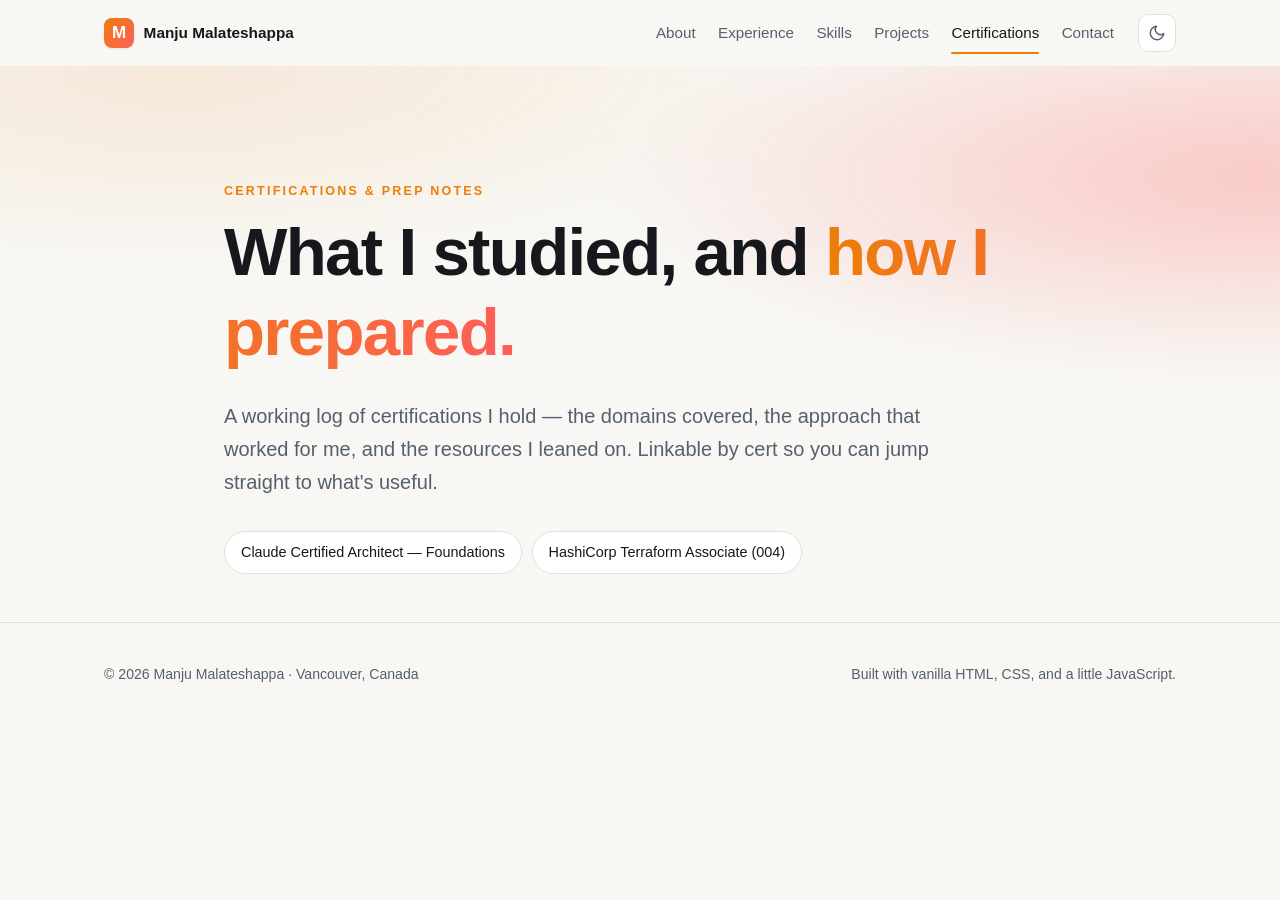
==== commit ead7f311: "Add hash-routed single-cert view to certifications page Visitors now land on the cert tab list; clic" ====
--- a/certifications.html
+++ b/certifications.html
@@ -11,6 +11,13 @@
   <meta property="og:description" content="How I prepared for each certification — domains, approach, and resources.">
   <meta property="og:type" content="website">
 
+  <script>
+    /* Pre-paint: enable JS-driven cert routing and avoid hero flash on deep links */
+    document.documentElement.classList.add('js');
+    if (['#claude-architect', '#terraform-associate'].includes(location.hash)) {
+      document.documentElement.classList.add('cert-open');
+    }
+  </script>
   <link rel="stylesheet" href="styles.css">
   <link rel="icon" href="data:image/svg+xml,%3Csvg xmlns='http://www.w3.org/2000/svg' viewBox='0 0 64 64'%3E%3Crect width='64' height='64' rx='14' fill='%23ec7e09'/%3E%3Ctext x='50%25' y='54%25' font-family='-apple-system,system-ui,sans-serif' font-weight='700' font-size='34' fill='white' text-anchor='middle' dominant-baseline='middle'%3EM%3C/text%3E%3C/svg%3E">
 
@@ -70,8 +77,12 @@
     </section>
 
     <!-- CLAUDE CERTIFIED ARCHITECT -->
-    <section id="claude-architect" class="section" aria-labelledby="cca-heading">
+    <section id="claude-architect" class="section cert-detail" aria-labelledby="cca-heading">
       <div class="container">
+
+        <p class="cert-back">
+          <a href="certifications.html" data-action="back-to-certs" aria-label="Back to certifications list">← Back to certifications</a>
+        </p>
 
         <div class="cert-header">
           <div class="cert-header-text">
@@ -794,13 +805,17 @@
 
         </div>
 
-        <p class="back-link"><a href="#top">↑ Back to top</a></p>
+        <p class="back-link"><a href="certifications.html" data-action="back-to-certs">← Back to certifications</a></p>
       </div>
     </section>
 
     <!-- HASHICORP TERRAFORM -->
-    <section id="terraform-associate" class="section section-alt" aria-labelledby="tf-heading">
+    <section id="terraform-associate" class="section section-alt cert-detail" aria-labelledby="tf-heading">
       <div class="container">
+
+        <p class="cert-back">
+          <a href="certifications.html" data-action="back-to-certs" aria-label="Back to certifications list">← Back to certifications</a>
+        </p>
 
         <div class="cert-header">
           <div class="cert-header-text">
@@ -827,7 +842,7 @@
           </article>
         </div>
 
-        <p class="back-link"><a href="#top">↑ Back to top</a></p>
+        <p class="back-link"><a href="certifications.html" data-action="back-to-certs">← Back to certifications</a></p>
       </div>
     </section>
 
--- a/styles.css
+++ b/styles.css
@@ -386,6 +386,33 @@
 }
 .cheatsheet-cta .subtle { margin: 0; font-size: 0.92rem; }
 
+/* Cert hash router: hero by default, single cert detail when hash matches.
+   :target handles the pre-JS deep-link case to avoid a flash; .is-active is
+   the JS-managed state used for runtime hash changes including pushState. */
+html.js .cert-detail { display: none; }
+html.js .cert-detail:target,
+html.js .cert-detail.is-active { display: block; }
+html.js.cert-open .certs-hero { display: none; }
+
+.cert-back { display: none; margin: 0 0 1.5rem; font-size: 0.9rem; }
+html.js .cert-back { display: block; }
+.cert-back a {
+  display: inline-flex; align-items: center;
+  color: var(--text-muted);
+  padding: 0.4rem 0.85rem;
+  border: 1px solid var(--border);
+  border-radius: var(--radius-sm);
+  background: var(--surface);
+  font-weight: 500;
+  transition: color 0.15s ease, border-color 0.15s ease, background 0.15s ease;
+}
+.cert-back a:hover {
+  color: var(--accent);
+  border-color: var(--accent);
+  background: var(--accent-soft);
+  text-decoration: none;
+}
+
 /* Recap details — collapsible items for gap analysis & topic patterns */
 .recap-list { list-style: none; padding: 0; margin: 0; }
 .recap-list li {
